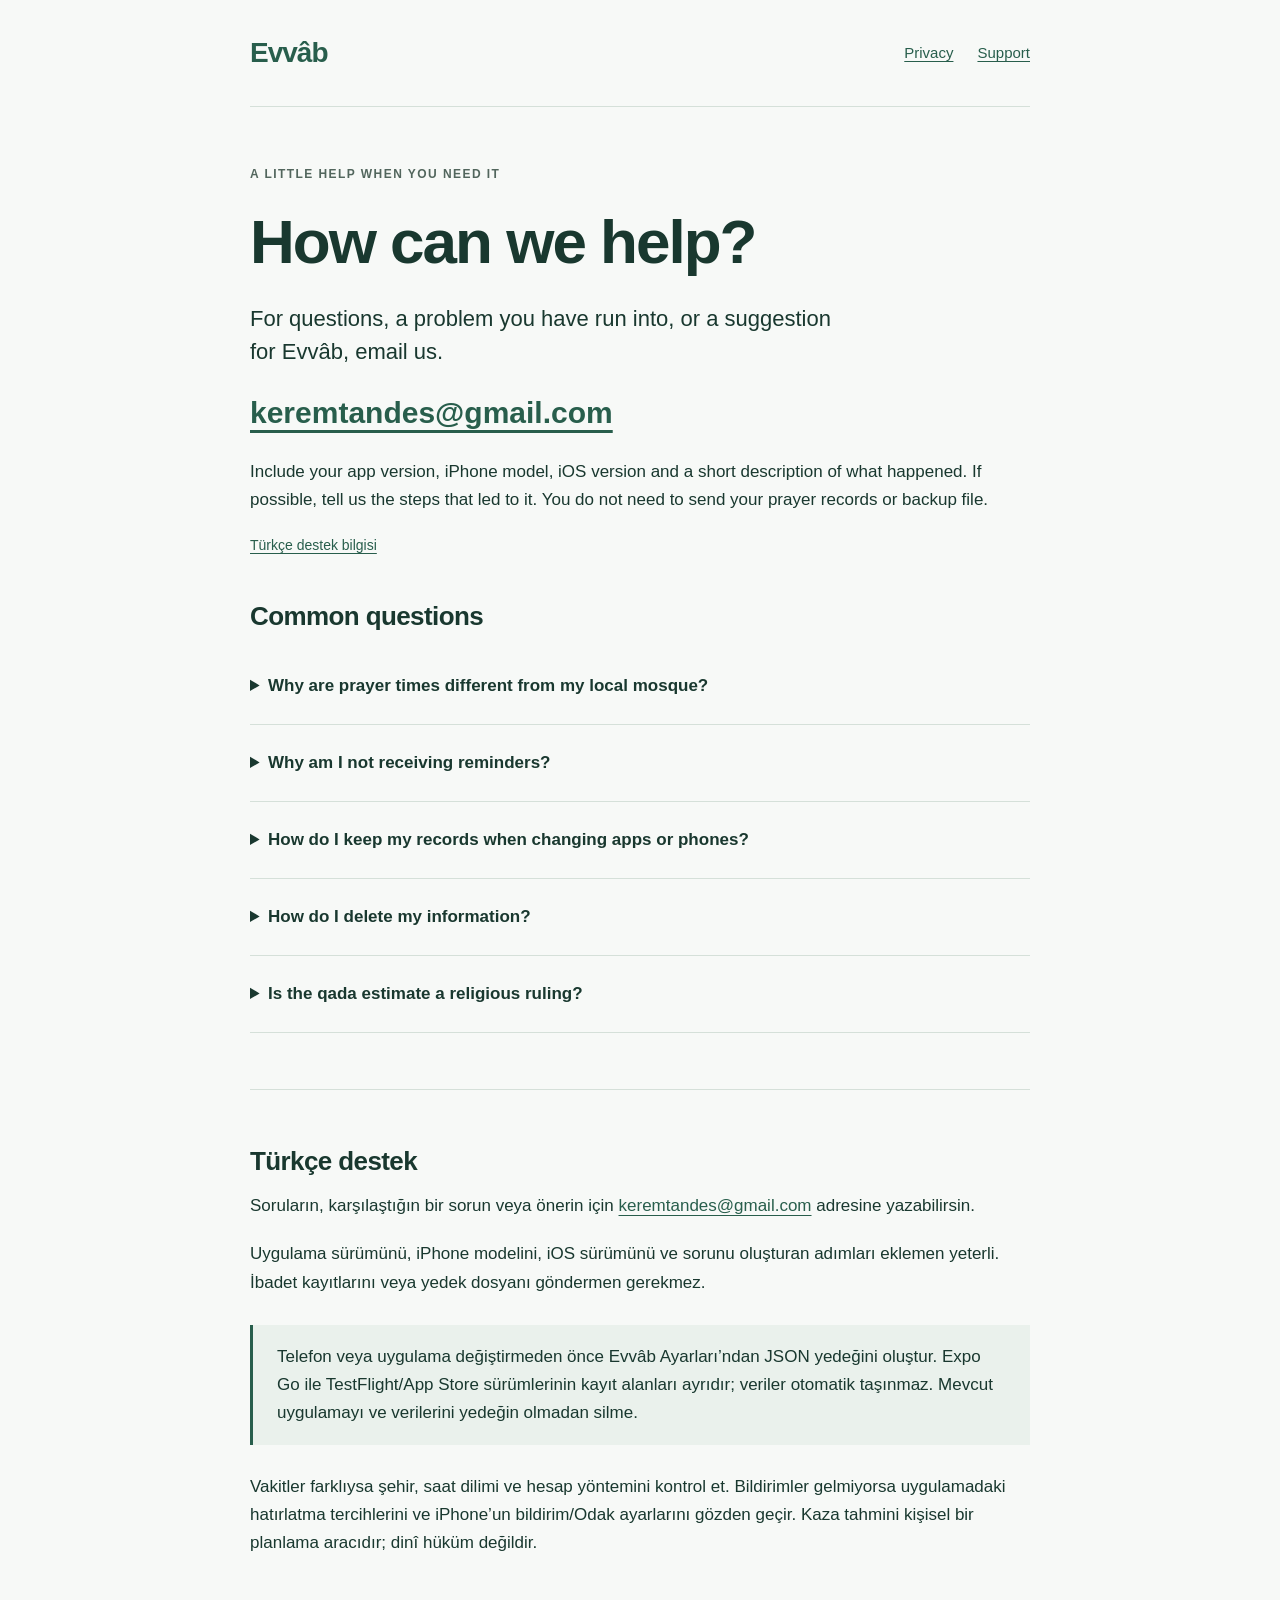
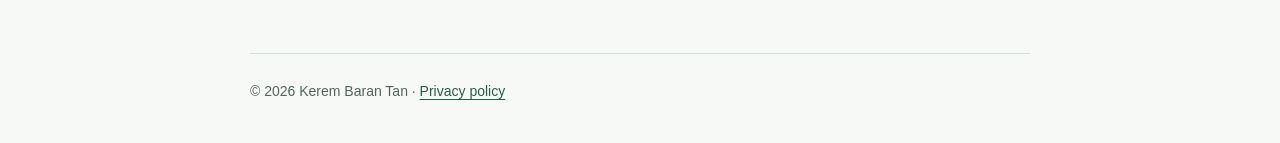
==== support.html @ 6a7cc09b "Add Evvab privacy and support website" ====
<!doctype html>
<html lang="en">
<head><meta charset="utf-8"><meta name="viewport" content="width=device-width,initial-scale=1"><meta name="description" content="Get help with Evvâb prayer times, reminders, qada and dhikr records, backups and privacy."><title>Support — Evvâb</title><link rel="stylesheet" href="styles.css"></head>
<body>
<a class="skip" href="#main">Skip to content</a>
<header><a class="brand" href="index.html" aria-label="Evvâb home">Evvâb</a><nav aria-label="Main"><a href="privacy.html">Privacy</a><a href="support.html" aria-current="page">Support</a></nav></header>
<main id="main">
<p class="eyebrow">A little help when you need it</p><h1>How can we help?</h1>
<p class="lede">For questions, a problem you have run into, or a suggestion for Evvâb, email us.</p>
<p class="contact"><a href="mailto:keremtandes@gmail.com?subject=Evvab%20support">keremtandes@gmail.com</a></p>
<p>Include your app version, iPhone model, iOS version and a short description of what happened. If possible, tell us the steps that led to it. You do not need to send your prayer records or backup file.</p>
<p class="meta"><a href="#turkce" lang="tr">Türkçe destek bilgisi</a></p>
<h2>Common questions</h2>
<details><summary>Why are prayer times different from my local mosque?</summary><p>Prayer times are calculated astronomically. Calculation methods, local conventions and adjustments can give different results. Check your city, time zone and calculation method in Evvâb Settings, and choose the method used by your local authority.</p></details>
<details><summary>Why am I not receiving reminders?</summary><p>Check that reminders and the individual prayers you want are enabled in Evvâb. In iPhone Settings, allow notifications for Evvâb and check Focus and notification-delivery settings. Reopen Evvâb after changing your location or reminder preferences. Reminders are scheduled on your device.</p></details>
<details><summary>How do I keep my records when changing apps or phones?</summary><p>Before deleting Evvâb or Expo Go, reinstalling, or moving to another phone, export a JSON backup from Evvâb Settings and save it somewhere you can access. Restore it from Settings in the new installation. Expo Go and a TestFlight or App Store installation use separate storage; your records do not transfer automatically.</p></details>
<details><summary>How do I delete my information?</summary><p>Use the data deletion control in Evvâb Settings. Deleting the app also removes its local app data. Separately delete any backup files you exported and manage any device backups in your Apple settings. See the <a href="privacy.html">privacy policy</a> for details.</p></details>
<details><summary>Is the qada estimate a religious ruling?</summary><p>No. It is an editable planning aid based on information you enter, not a definitive calculation of prayers owed. For religious guidance, consult someone qualified whom you trust.</p></details>
<section lang="tr" id="turkce"><h2>Türkçe destek</h2><p>Soruların, karşılaştığın bir sorun veya önerin için <a href="mailto:keremtandes@gmail.com?subject=Evvab%20destek">keremtandes@gmail.com</a> adresine yazabilirsin.</p><p>Uygulama sürümünü, iPhone modelini, iOS sürümünü ve sorunu oluşturan adımları eklemen yeterli. İbadet kayıtlarını veya yedek dosyanı göndermen gerekmez.</p><div class="notice"><p>Telefon veya uygulama değiştirmeden önce Evvâb Ayarları’ndan JSON yedeğini oluştur. Expo Go ile TestFlight/App Store sürümlerinin kayıt alanları ayrıdır; veriler otomatik taşınmaz. Mevcut uygulamayı ve verilerini yedeğin olmadan silme.</p></div><p>Vakitler farklıysa şehir, saat dilimi ve hesap yöntemini kontrol et. Bildirimler gelmiyorsa uygulamadaki hatırlatma tercihlerini ve iPhone’un bildirim/Odak ayarlarını gözden geçir. Kaza tahmini kişisel bir planlama aracıdır; dinî hüküm değildir.</p></section>
</main><footer><p>© 2026 Kerem Baran Tan · <a href="privacy.html">Privacy policy</a></p></footer>
</body></html>
---- styles.css ----
:root{color-scheme:light dark;--paper:#f7f9f7;--ink:#19382f;--muted:#52665d;--line:#d5e0d9;--accent:#285e4c;--surface:#eaf1ec;font-family:-apple-system,BlinkMacSystemFont,"Segoe UI",sans-serif;font-size:17px;line-height:1.65}
*{box-sizing:border-box}body{margin:0;background:var(--paper);color:var(--ink)}a{color:var(--accent);text-underline-offset:.22em;overflow-wrap:anywhere}a:hover{text-decoration-thickness:2px}a:focus-visible,summary:focus-visible{outline:3px solid var(--accent);outline-offset:5px}header,main,footer{width:min(100% - 48px,780px);margin-inline:auto}header{display:flex;justify-content:space-between;align-items:center;gap:24px;padding:30px 0;border-bottom:1px solid var(--line)}.brand{font-size:28px;font-weight:700;letter-spacing:-1px;text-decoration:none}nav{display:flex;gap:24px;font-size:15px}nav a{padding:8px 0}main{padding:58px 0 76px}h1,h2,h3{line-height:1.18;text-wrap:balance}h1{font-size:clamp(38px,7vw,62px);font-weight:650;letter-spacing:-2px;margin:0 0 24px}h2{font-size:26px;letter-spacing:-.6px;margin:44px 0 16px}h3{font-size:20px;margin:28px 0 12px}p{margin:0 0 20px}.eyebrow{font-size:12px;font-weight:700;letter-spacing:.12em;text-transform:uppercase;color:var(--muted);margin-bottom:20px}.lede{font-size:22px;line-height:1.5;max-width:600px}.meta{color:var(--muted);font-size:14px}.notice{border-left:3px solid var(--accent);padding:18px 24px;background:var(--surface);margin:28px 0}.notice p:last-child{margin:0}.links{display:grid;grid-template-columns:1fr 1fr;gap:28px;margin-top:48px}.links a{display:block;border-top:1px solid var(--line);padding-top:24px;text-decoration:none}.links strong{font-size:23px;font-weight:600}.links span{display:block;color:var(--muted);margin-top:8px}ul,ol{padding-left:24px;margin:0 0 24px}li{padding-left:3px;margin:7px 0}details{border-bottom:1px solid var(--line);padding:18px 0}summary{font-weight:600;cursor:pointer;padding:6px 0}details p{margin-top:14px}.contact{font-size:clamp(20px,4.6vw,30px);font-weight:600}footer{padding:26px 0 40px;border-top:1px solid var(--line);font-size:14px;color:var(--muted)}footer p{margin:0}.skip{position:absolute;left:16px;top:-100px;background:var(--paper);padding:12px}.skip:focus{top:12px}section[lang]{border-top:1px solid var(--line);margin-top:56px;padding-top:12px}code{font:inherit;background:var(--surface);padding:2px 5px;border-radius:4px}
@media(max-width:520px){header,main,footer{width:calc(100% - 40px)}header{padding:22px 0;gap:16px}nav{gap:16px}main{padding-top:38px}h1{letter-spacing:-1.4px}.lede{font-size:20px}.links{grid-template-columns:1fr;gap:20px;margin-top:32px}.notice{padding:16px 18px}}
@media(prefers-color-scheme:dark){:root{--paper:#13231d;--ink:#edf4ef;--muted:#b2c5b9;--line:#375246;--accent:#a3d5b9;--surface:#1d3529}}
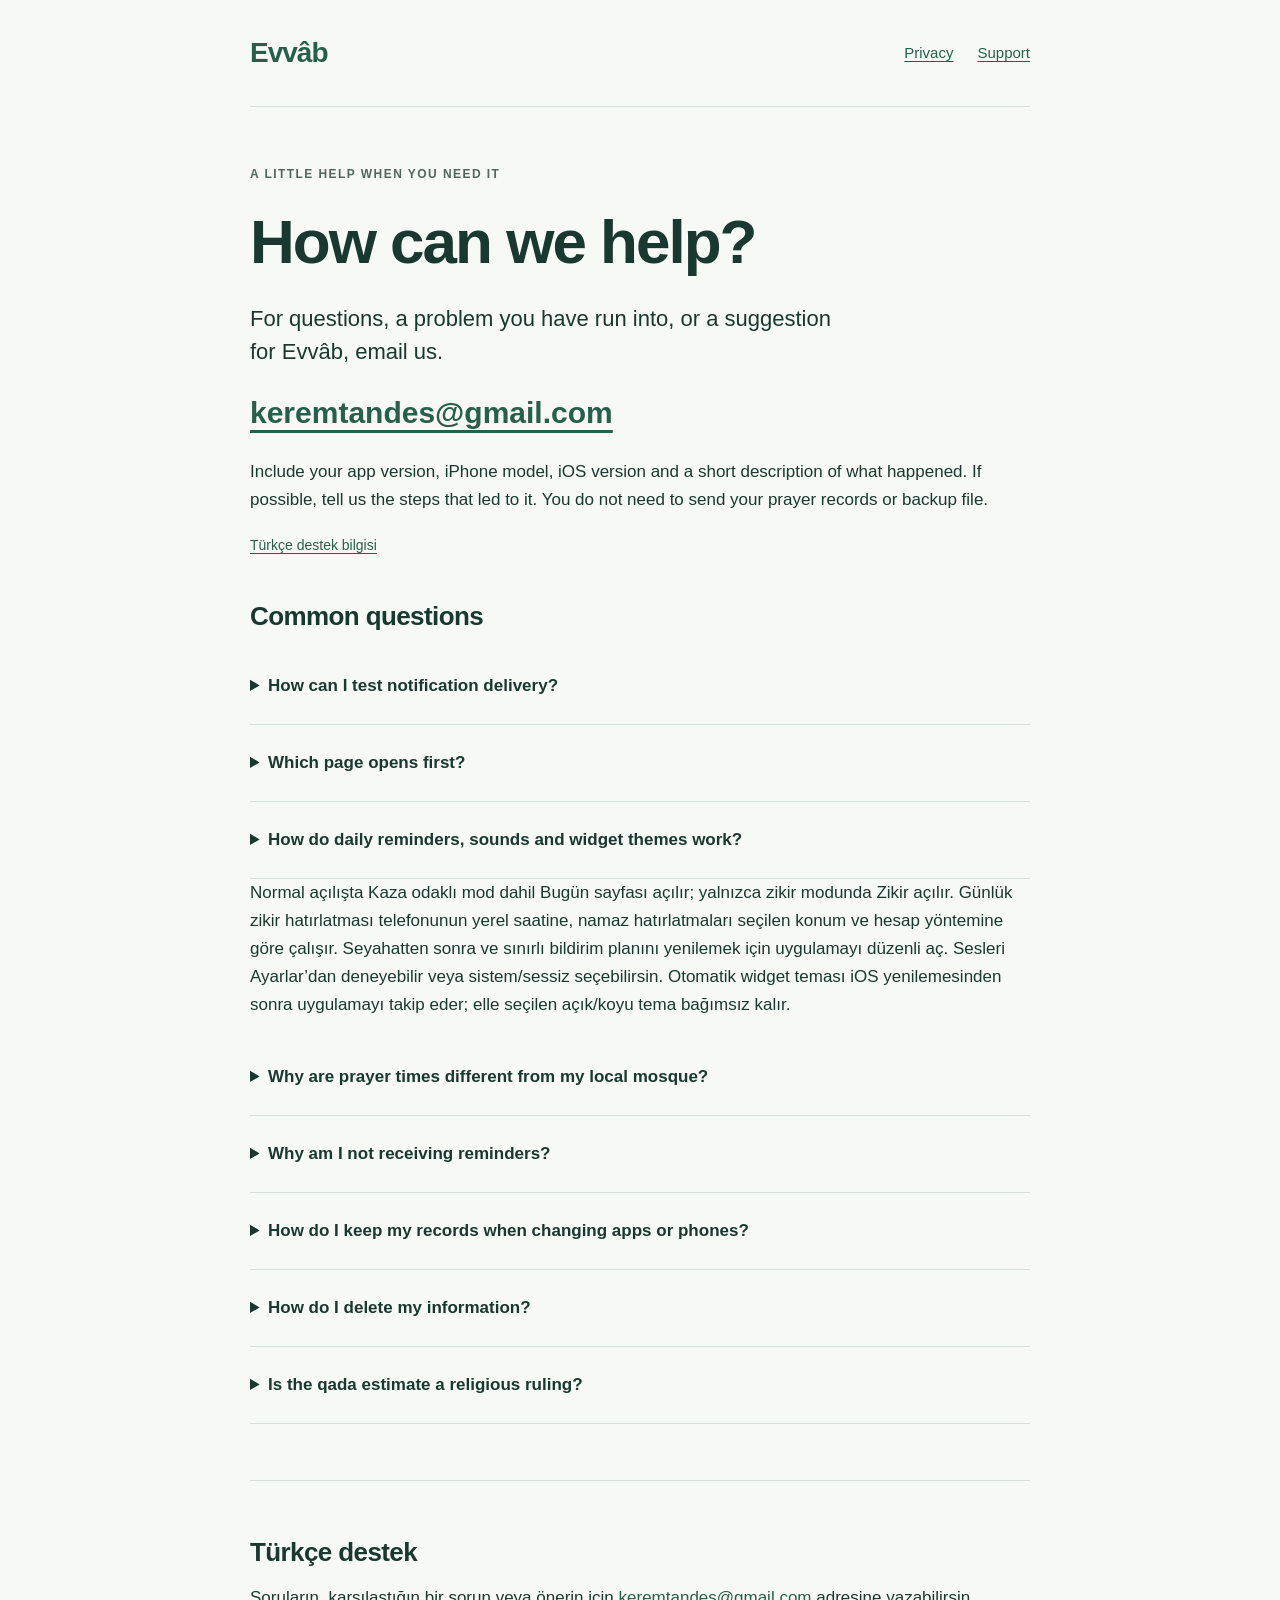
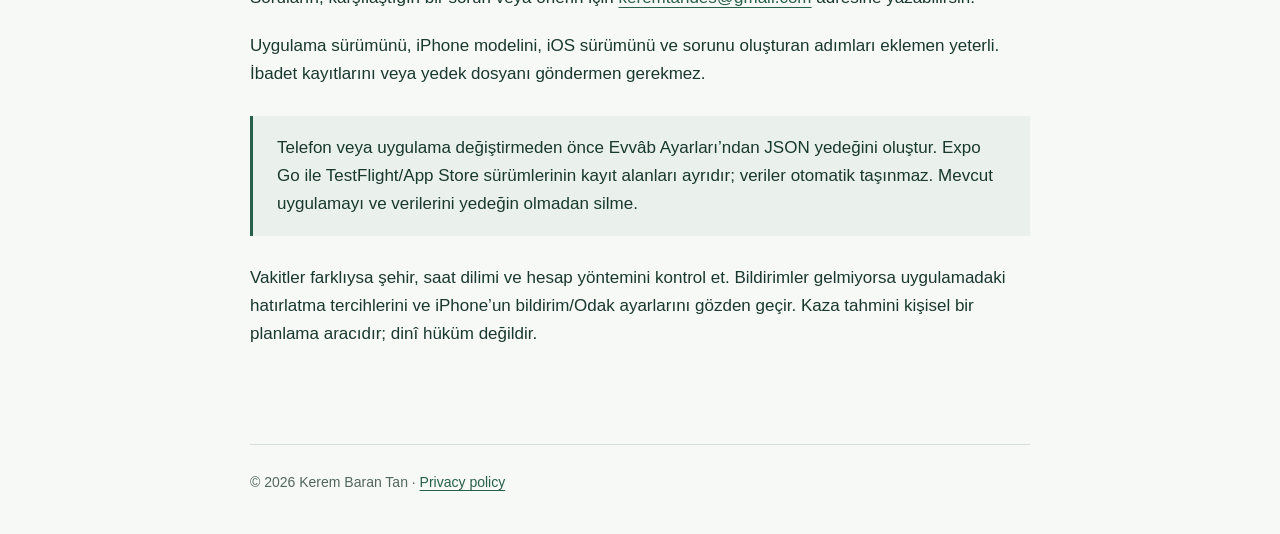
==== commit fd007f2c: "Update privacy and support for widgets and prayer reminders" ====
--- a/support.html
+++ b/support.html
@@ -11,6 +11,10 @@
 <p>Include your app version, iPhone model, iOS version and a short description of what happened. If possible, tell us the steps that led to it. You do not need to send your prayer records or backup file.</p>
 <p class="meta"><a href="#turkce" lang="tr">Türkçe destek bilgisi</a></p>
 <h2>Common questions</h2>
+<details><summary>How can I test notification delivery?</summary><p>In Evvâb Settings, tap “Enable all prayer alerts with sound” to enable all five prayers, the selected advance reminder and Evvâb tones. Check the next scheduled times, saved count and prayer-plan end date. Use one “Test in 10 seconds” button at a time, then lock your phone. Test advance-prayer, prayer-time and dhikr sounds separately. An iPhone permission warning links to Settings. Allow Sounds and Time Sensitive notifications. Turn Silent Mode off and raise Ringtone and Alerts in iPhone Settings → Sounds & Haptics if delivery is too quiet. Review Focus and Scheduled Summary if delivery is delayed. Prayer schedules have a finite capacity; reopen before the displayed end date and after travel. A successful schedule is not proof that iOS will deliver audibly under every setting.</p><p lang="tr">Evvâb Ayarları’nda “Tüm vakitleri sesli olarak yeniden kur” düğmesine dokun. Bu işlem beş vakti, seçili ön hatırlatmayı ve Evvâb seslerini açar. Yaklaşan saatleri, kayıt sayısını ve planın son tarihini kontrol et. “10 saniye sonra test et” düğmelerini tek tek kullanıp telefonu kilitle. iPhone’da Sesler ve Zamana Duyarlı Bildirimler izinlerini aç; Sessiz Mod’u kapat ve Ses ve Dokunuş bölümündeki Zil Sesi ve Uyarılar seviyesini yükselt. Odak ve Zamanlanmış Özet ayarlarını da kontrol et. Plan sonundan önce ve seyahat sonrası uygulamayı yeniden aç. Planlama başarısı, iOS’un her koşulda sesli teslim edeceği anlamına gelmez.</p></details>
+<details><summary>Which page opens first?</summary><p>Normal launches open Today, including Qada focused mode. Dhikr-only mode opens Dhikr. Opening a widget or reminder can take you directly to its related page.</p></details>
+<details><summary>How do daily reminders, sounds and widget themes work?</summary><p>The optional daily dhikr reminder follows your phone's local clock. Prayer reminders use the selected location and calculation method; reopen after travel and periodically to refresh the limited schedule. Delivery and sound depend on iOS notification, Silent and Focus settings. Preview the four bundled sounds in Settings, or choose system or silent sounds. Goal-completion sound is enabled on new installations and has a separate switch. Saved off preferences remain off after an update. It plays at the goal, not on every tap. Widgets set to Automatic follow the app appearance after iOS refreshes them; explicit Light or Dark overrides remain independent.</p></details>
+<p lang="tr">Normal açılışta Kaza odaklı mod dahil Bugün sayfası açılır; yalnızca zikir modunda Zikir açılır. Günlük zikir hatırlatması telefonunun yerel saatine, namaz hatırlatmaları seçilen konum ve hesap yöntemine göre çalışır. Seyahatten sonra ve sınırlı bildirim planını yenilemek için uygulamayı düzenli aç. Sesleri Ayarlar’dan deneyebilir veya sistem/sessiz seçebilirsin. Otomatik widget teması iOS yenilemesinden sonra uygulamayı takip eder; elle seçilen açık/koyu tema bağımsız kalır.</p>
 <details><summary>Why are prayer times different from my local mosque?</summary><p>Prayer times are calculated astronomically. Calculation methods, local conventions and adjustments can give different results. Check your city, time zone and calculation method in Evvâb Settings, and choose the method used by your local authority.</p></details>
 <details><summary>Why am I not receiving reminders?</summary><p>Check that reminders and the individual prayers you want are enabled in Evvâb. In iPhone Settings, allow notifications for Evvâb and check Focus and notification-delivery settings. Reopen Evvâb after changing your location or reminder preferences. Reminders are scheduled on your device.</p></details>
 <details><summary>How do I keep my records when changing apps or phones?</summary><p>Before deleting Evvâb or Expo Go, reinstalling, or moving to another phone, export a JSON backup from Evvâb Settings and save it somewhere you can access. Restore it from Settings in the new installation. Expo Go and a TestFlight or App Store installation use separate storage; your records do not transfer automatically.</p></details>
